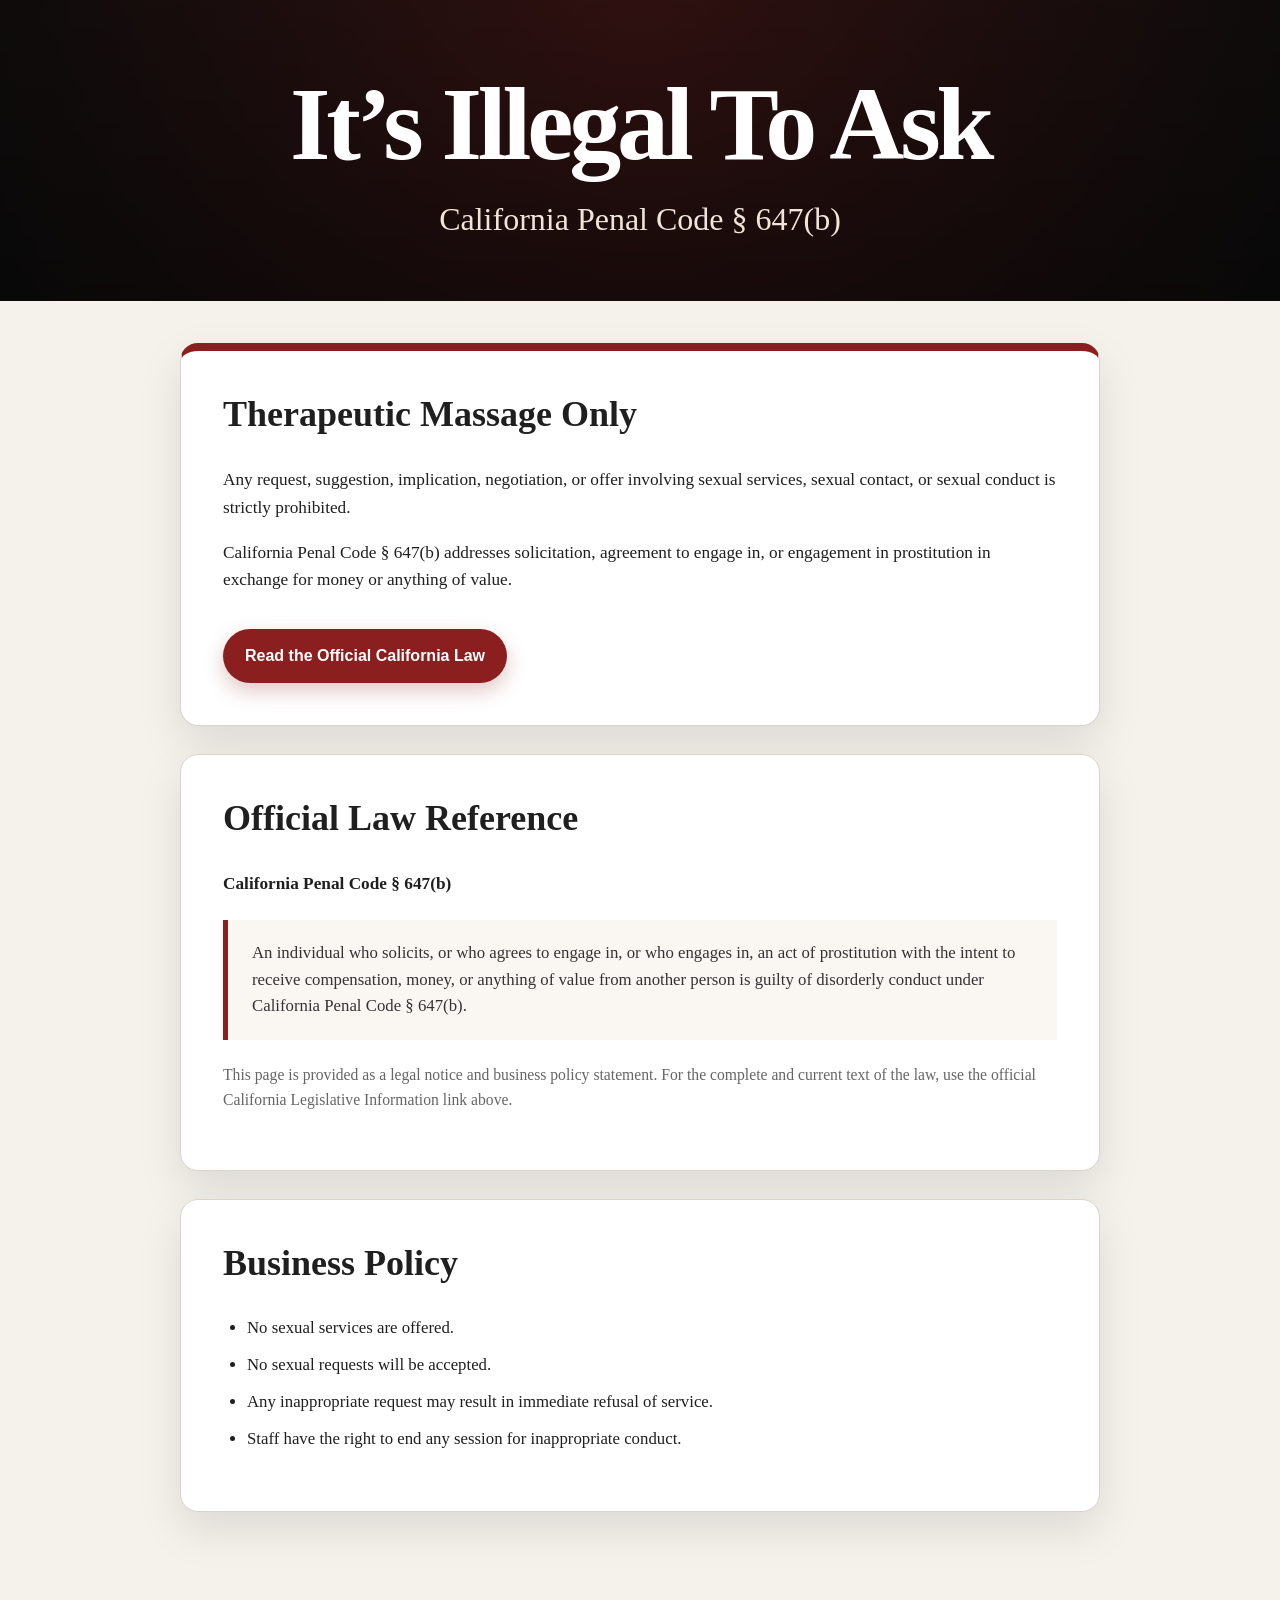
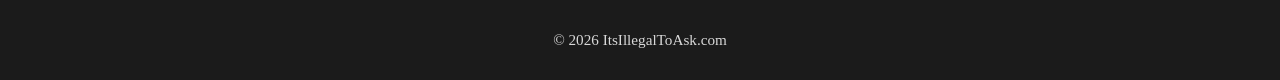
==== index.html @ 75bacb63 "Initial static site" ====
<!DOCTYPE html>
<html lang="en">
<head>
  <meta charset="UTF-8" />
  <meta name="viewport" content="width=device-width, initial-scale=1.0" />

 <title>It’s Illegal To Ask | PC 647(b)</title>

  <meta
    name="description"
    content="California Penal Code 647(b) notice: solicitation of prostitution is illegal. This business provides lawful therapeutic massage only."
  />

  <link rel="stylesheet" href="/assets/css/style.css" />
</head>

<body>
<header class="site-header">
  <div class="container">
    <h1>It’s Illegal To Ask</h1>
    <p class="subtitle">California Penal Code § 647(b)</p>
  </div>
</header>

  <main class="container">
    <section class="notice-card">
      <h2>Therapeutic Massage Only</h2>

      <p>
        Any request, suggestion, implication, negotiation, or offer involving sexual services, 
        sexual contact, or sexual conduct is strictly prohibited.
      </p>

      <p>
        California Penal Code § 647(b) addresses solicitation, agreement to
        engage in, or engagement in prostitution in exchange for money or
        anything of value.
      </p>

      <a
        class="button"
        href="https://leginfo.legislature.ca.gov/faces/codes_displaySection.xhtml?lawCode=PEN&sectionNum=647"
        target="_blank"
        rel="noopener noreferrer"
      >
        Read the Official California Law
      </a>
    </section>

    <section class="law-box">
      <h2>Official Law Reference</h2>

      <p>
        <strong>California Penal Code § 647(b)</strong>
      </p>

    <blockquote>
      An individual who solicits, or who agrees to engage in, or who engages in,
      an act of prostitution with the intent to receive compensation, money, or
      anything of value from another person is guilty of disorderly conduct under
      California Penal Code § 647(b).
    </blockquote>

      <p class="note">
        This page is provided as a legal notice and business policy statement.
        For the complete and current text of the law, use the official California
        Legislative Information link above.
      </p>
    </section>

    <section class="policy">
      <h2>Business Policy</h2>

      <ul>
        <li>No sexual services are offered.</li>
        <li>No sexual requests will be accepted.</li>
        <li>Any inappropriate request may result in immediate refusal of service.</li>
        <li>Staff have the right to end any session for inappropriate conduct.</li>
      </ul>
    </section>
  </main>

  <footer class="site-footer">
    <div class="container">
      <p>&copy; <span id="year"></span> ItsIllegalToAsk.com</p>
    </div>
  </footer>

  <script>
    document.getElementById("year").textContent = new Date().getFullYear();
  </script>
</body>
</html>
---- assets/css/style.css ----
:root {
  --bg: #f5f2ec;
  --text: #1f1f1f;
  --muted: #666;
  --card: #ffffff;
  --accent: #8b1e1e;
  --accent-dark: #651313;
  --border: #ddd3c7;
  --shadow: 0 18px 45px rgba(0, 0, 0, 0.10);
}

* {
  box-sizing: border-box;
}

body {
  margin: 0;
  font-family: Georgia, "Times New Roman", serif;
  background: var(--bg);
  color: var(--text);
  line-height: 1.6;
}

.container {
  width: min(920px, calc(100% - 32px));
  margin: 0 auto;
}

.site-header {
  padding: 72px 0 56px;
  background:
    linear-gradient(rgba(0, 0, 0, 0.62), rgba(0, 0, 0, 0.72)),
    radial-gradient(circle at top, #7d2a2a, #1c1c1c);
  color: white;
  text-align: center;
}

.eyebrow {
  margin: 0 0 12px;
  color: #e6d6c3;
  text-transform: uppercase;
  letter-spacing: 0.14em;
  font-size: 0.82rem;
  font-weight: bold;
}

h1 {
  margin: 0;
  font-size: clamp(3rem, 10vw, 6.5rem);
  line-height: 1;
  letter-spacing: -0.04em;
}

.subtitle {
  margin: 18px 0 0;
  font-size: clamp(1.25rem, 3vw, 2rem);
  color: #f0e5d8;
}

main {
  padding: 42px 0 60px;
}

.notice-card,
.law-box,
.policy {
  background: var(--card);
  border: 1px solid var(--border);
  border-radius: 18px;
  padding: clamp(24px, 5vw, 42px);
  margin-bottom: 28px;
  box-shadow: var(--shadow);
}

.notice-card {
  border-top: 8px solid var(--accent);
}

h2 {
  margin-top: 0;
  font-size: clamp(1.6rem, 4vw, 2.25rem);
  line-height: 1.2;
}

p {
  font-size: 1.08rem;
}

.button {
  display: inline-block;
  margin-top: 18px;
  padding: 14px 22px;
  background: var(--accent);
  color: white;
  text-decoration: none;
  border-radius: 999px;
  font-weight: bold;
  font-family: Arial, Helvetica, sans-serif;
  box-shadow: 0 8px 20px rgba(139, 30, 30, 0.25);
}

.button:hover,
.button:focus {
  background: var(--accent-dark);
}

blockquote {
  margin: 22px 0;
  padding: 20px 24px;
  border-left: 5px solid var(--accent);
  background: #faf7f2;
  color: #333;
  font-size: 1.05rem;
}

.note {
  color: var(--muted);
  font-size: 0.98rem;
}

ul {
  padding-left: 24px;
}

li {
  margin-bottom: 10px;
  font-size: 1.05rem;
}

.site-footer {
  padding: 28px 0;
  color: #d8d8d8;
  background: #1b1b1b;
  text-align: center;
}

.site-footer p {
  margin: 0;
  font-size: 0.95rem;
}

@media (max-width: 600px) {
  .site-header {
    padding: 54px 0 42px;
  }

  main {
    padding-top: 28px;
  }

  .notice-card,
  .law-box,
  .policy {
    border-radius: 14px;
  }

  .button {
    width: 100%;
    text-align: center;
  }
}
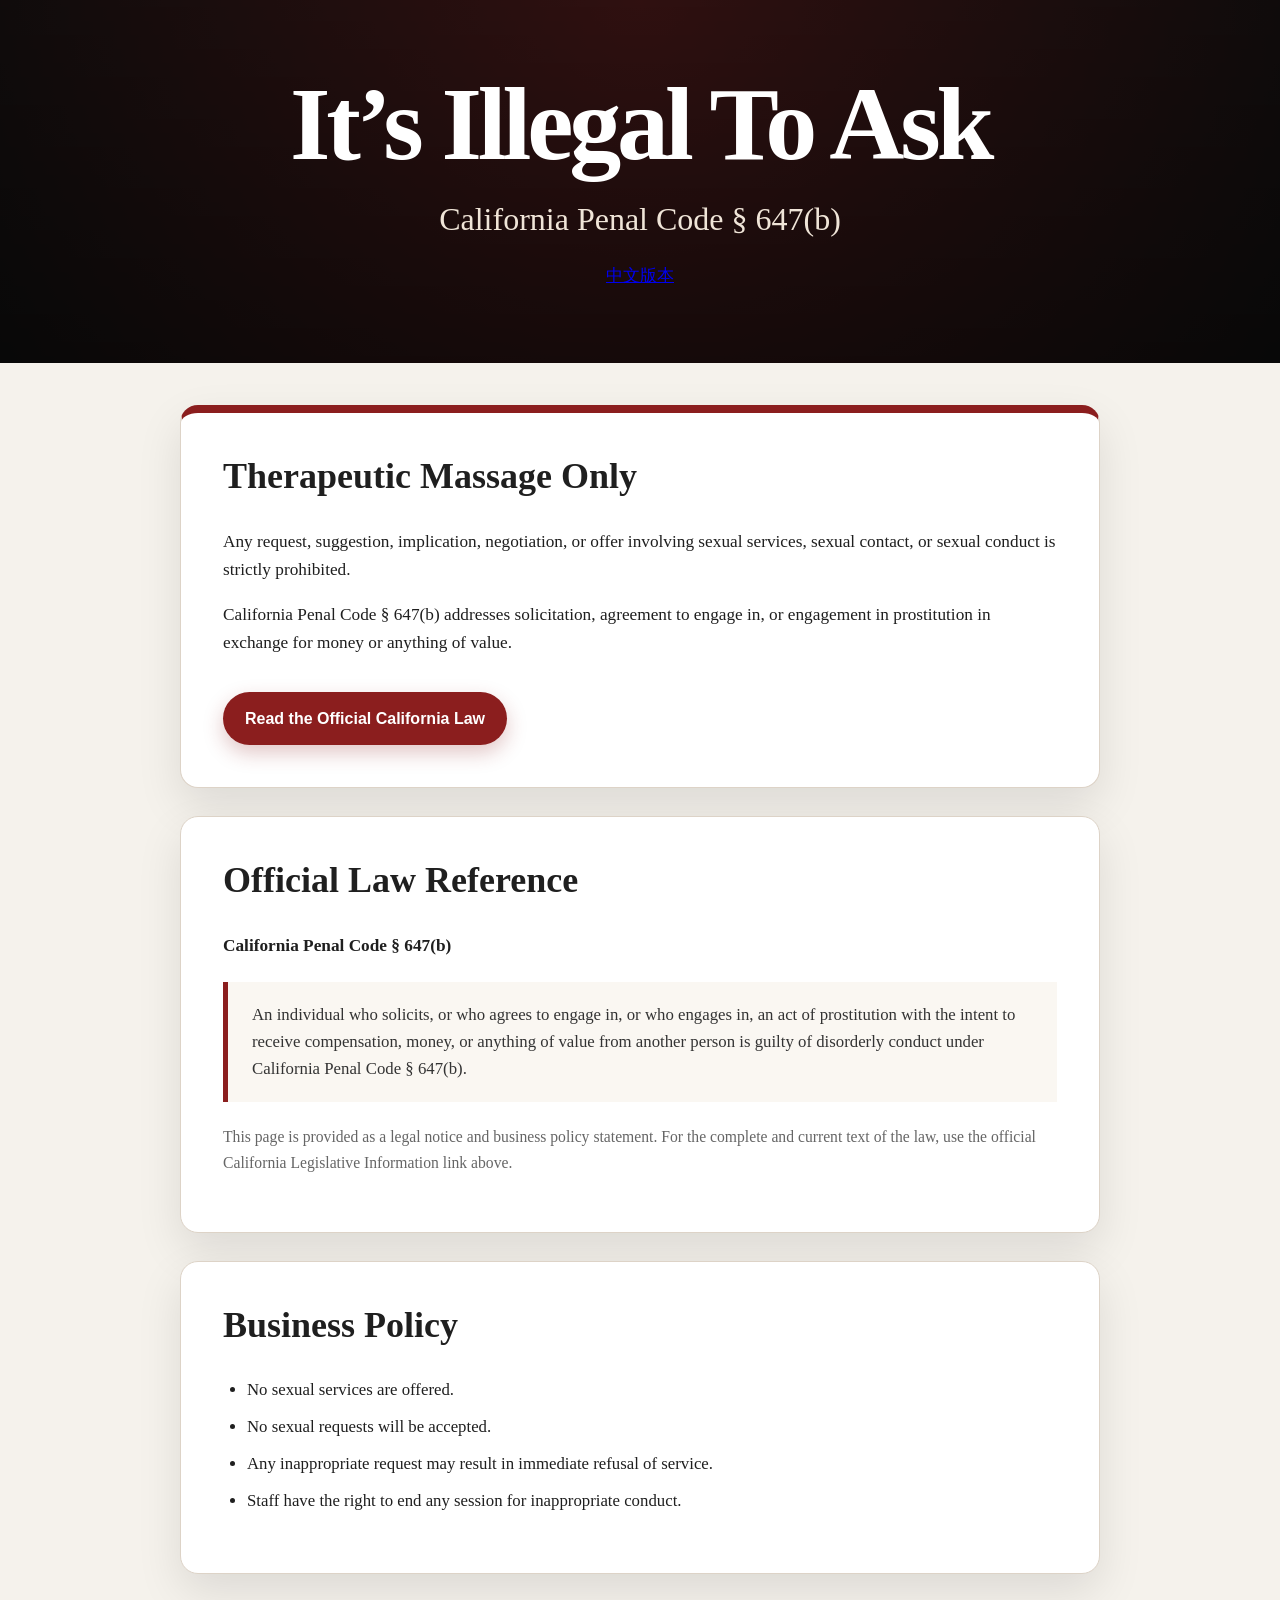
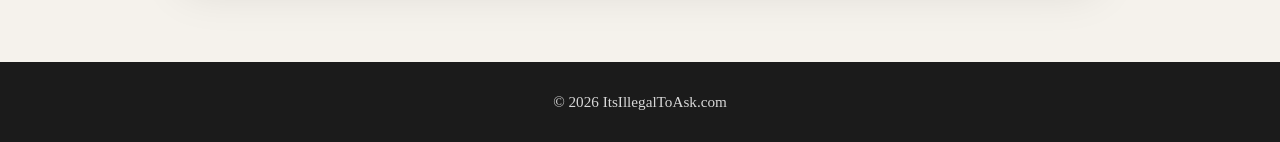
==== commit 175e4d66: "Added Mandarin Page" ====
--- a/index.html
+++ b/index.html
@@ -19,6 +19,7 @@
   <div class="container">
     <h1>It’s Illegal To Ask</h1>
     <p class="subtitle">California Penal Code § 647(b)</p>
+    <p><a href="mandarin.html">中文版本</a></p>
   </div>
 </header>
 
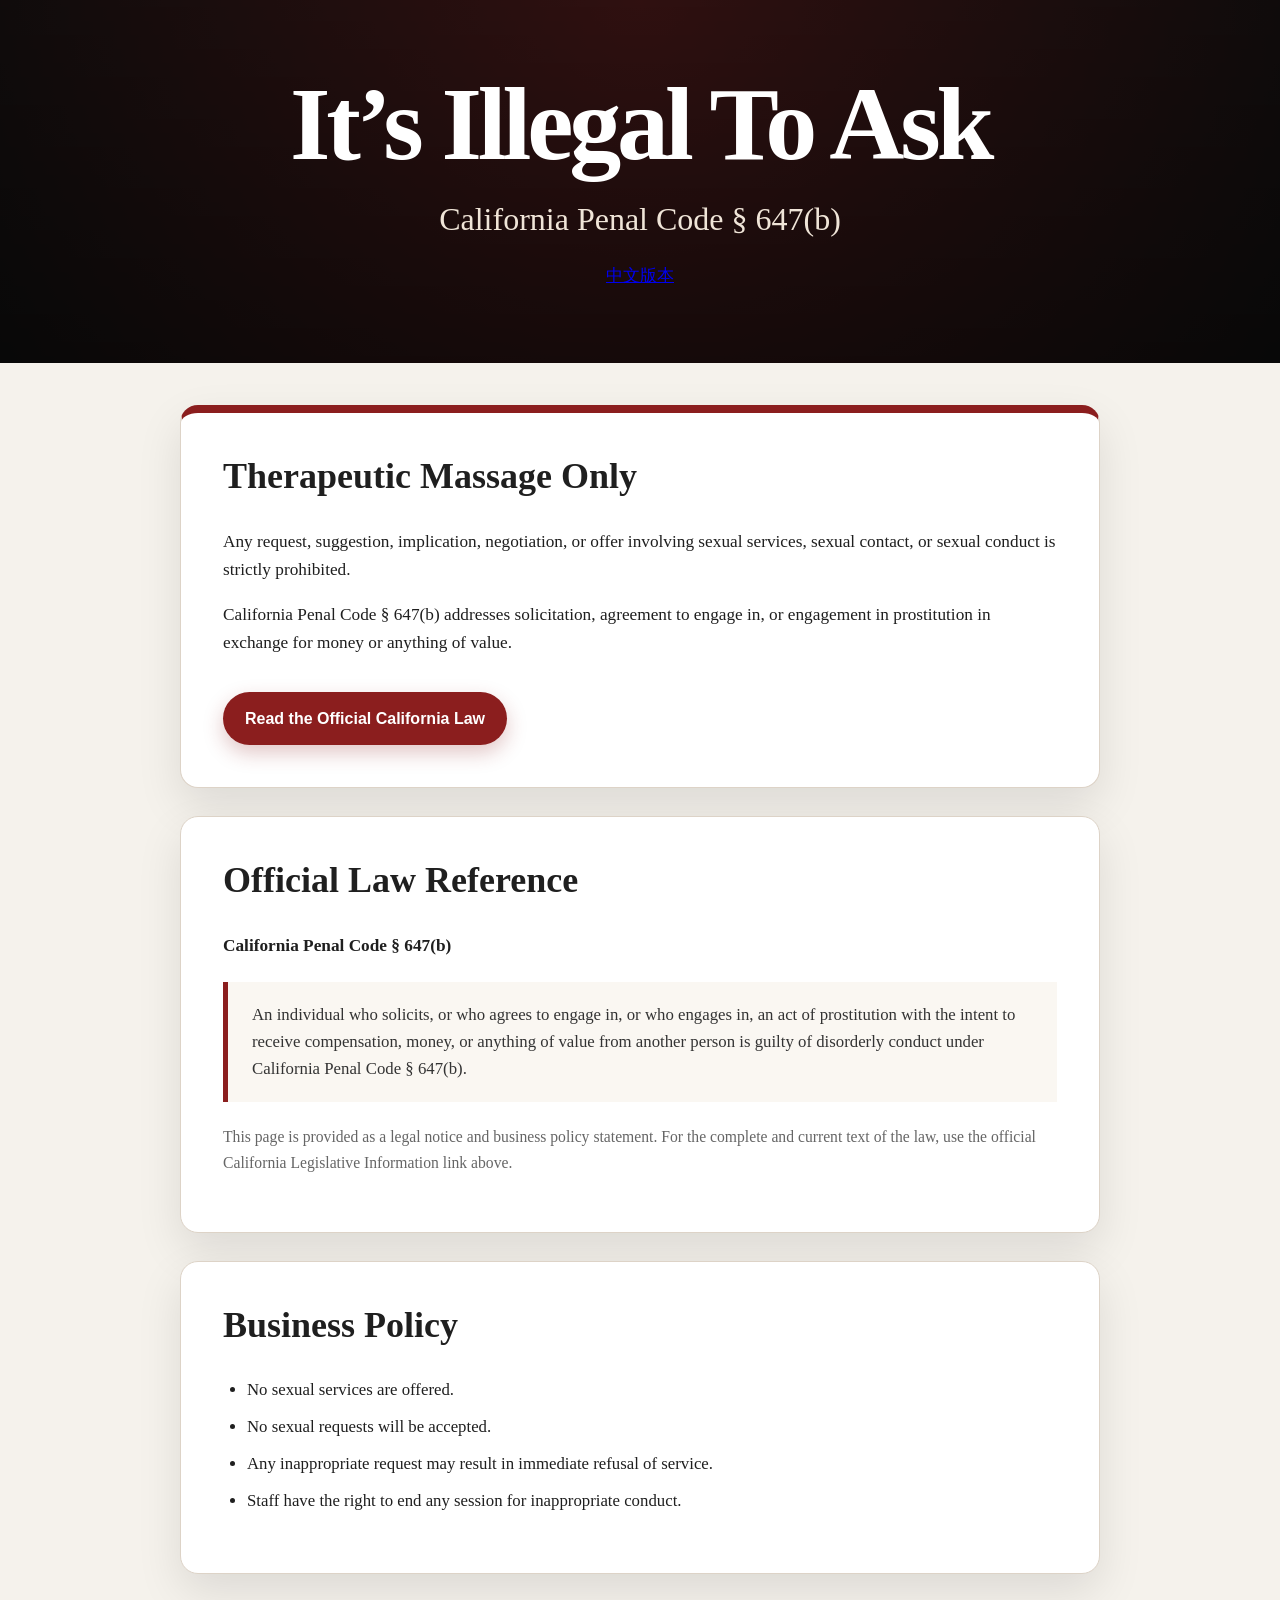
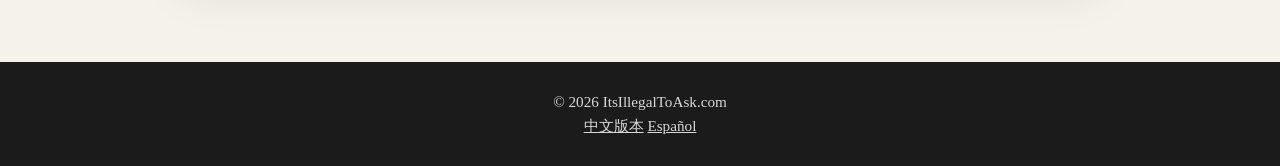
==== commit f5512564: "added spanish page" ====
--- a/index.html
+++ b/index.html
@@ -84,6 +84,11 @@
   <footer class="site-footer">
     <div class="container">
       <p>&copy; <span id="year"></span> ItsIllegalToAsk.com</p>
+      <p>
+      <a href="/zh/" style="color: inherit;">中文版本</a>
+      <a href="/es/" style="color: inherit;">Español</a>
+    </p>
+
     </div>
   </footer>
 
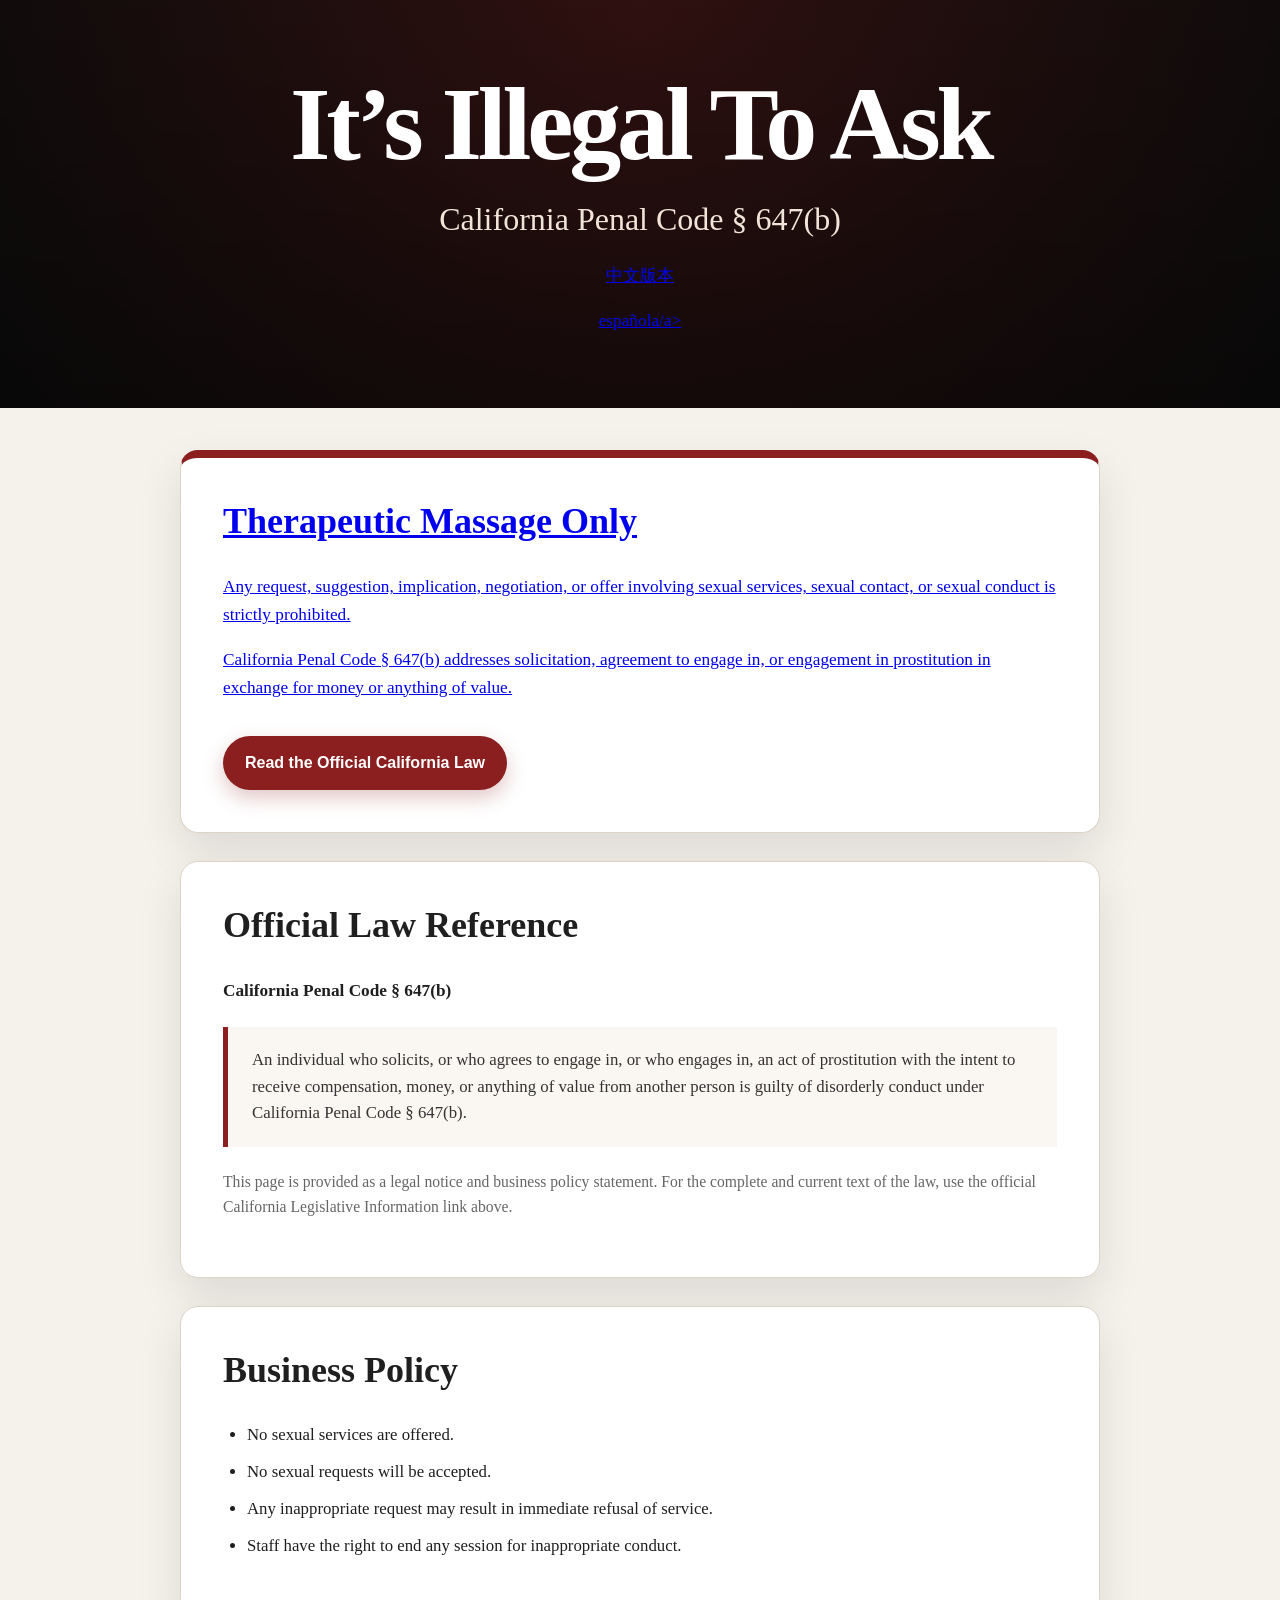
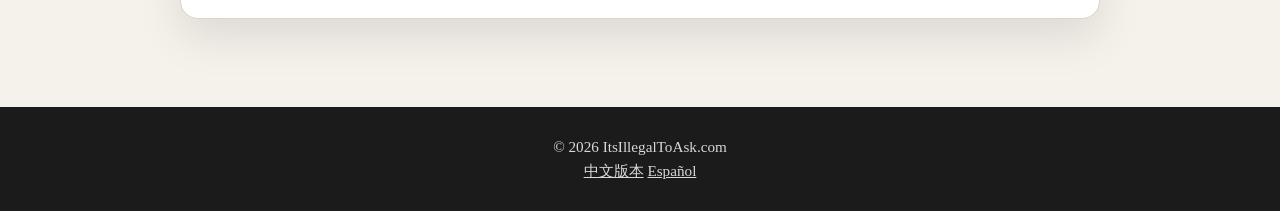
==== commit 29715d4d: "updated index for spanish" ====
--- a/index.html
+++ b/index.html
@@ -20,6 +20,7 @@
     <h1>It’s Illegal To Ask</h1>
     <p class="subtitle">California Penal Code § 647(b)</p>
     <p><a href="mandarin.html">中文版本</a></p>
+    <p><a href="espanol.html">española/a></p>
   </div>
 </header>
 
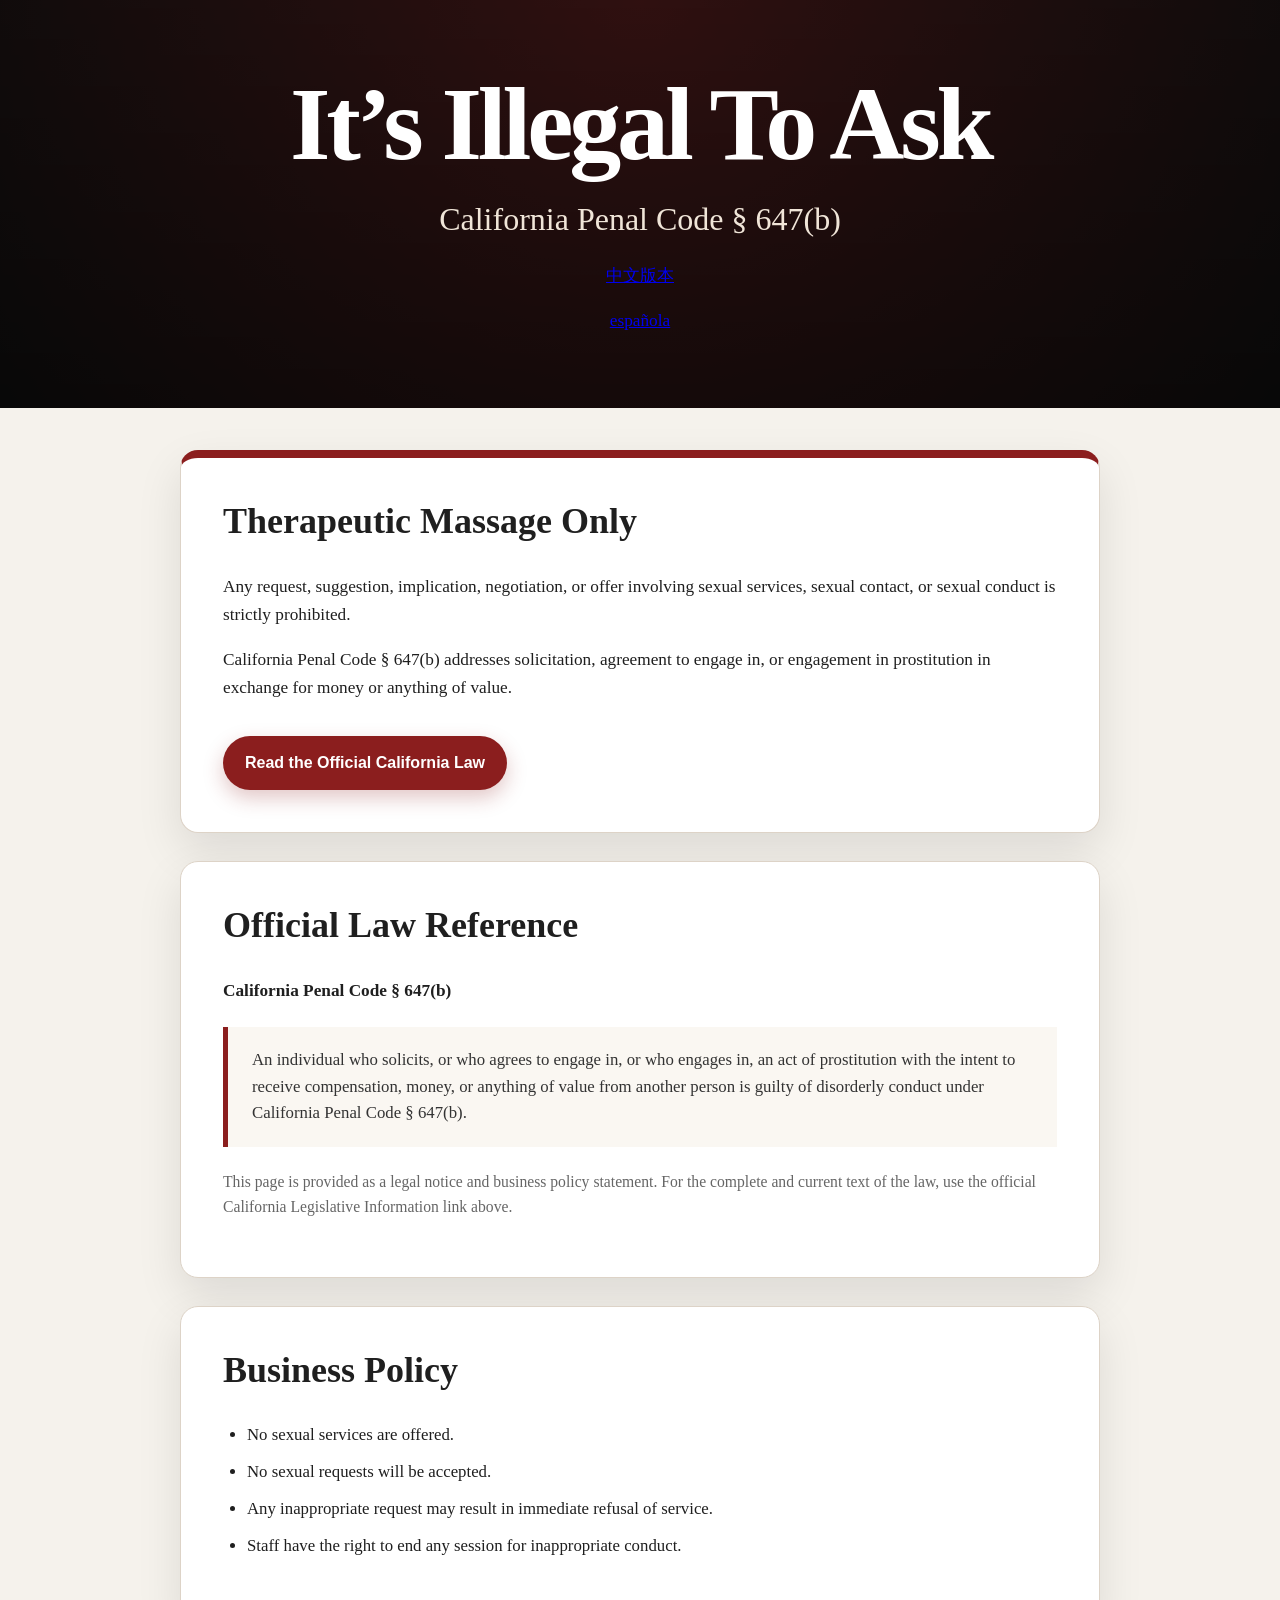
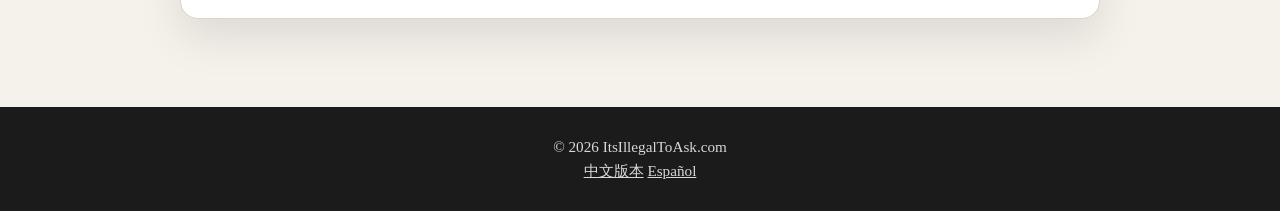
==== commit eb2bcaa6: "updated index for spanish again" ====
--- a/index.html
+++ b/index.html
@@ -20,7 +20,7 @@
     <h1>It’s Illegal To Ask</h1>
     <p class="subtitle">California Penal Code § 647(b)</p>
     <p><a href="mandarin.html">中文版本</a></p>
-    <p><a href="espanol.html">española/a></p>
+    <p><a href="espanol.html">española</a></p>
   </div>
 </header>
 
